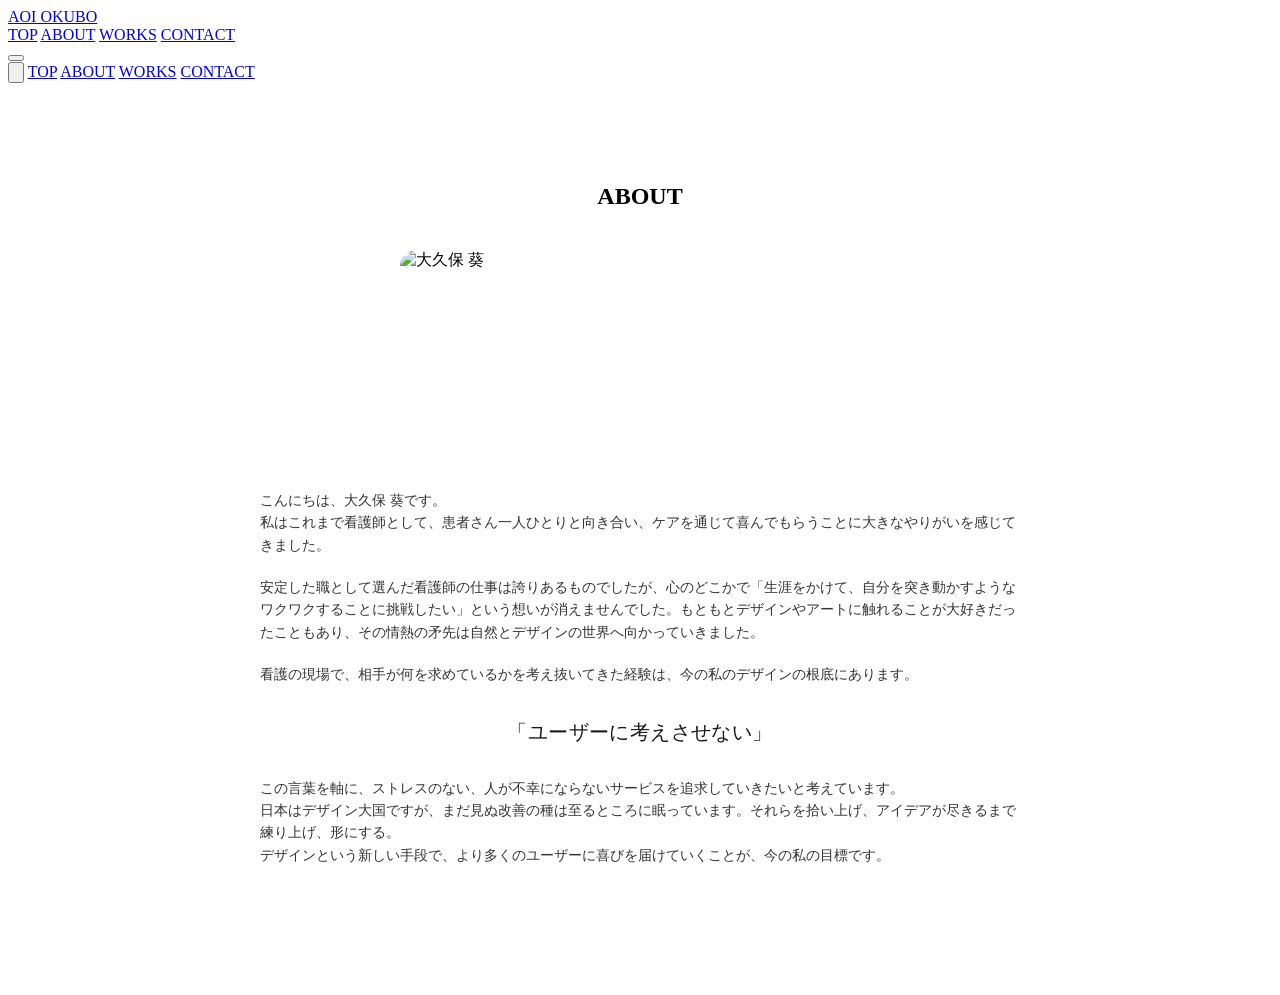
==== about.html @ 93f573d7 "Add files via upload" ====
<!DOCTYPE html>
<html lang="ja">
<head>
  <meta charset="UTF-8">
  <meta name="viewport" content="width=device-width, initial-scale=1.0">
  <title>ABOUT | AOI OKUBO PORTFOLIO</title>
  <link rel="stylesheet" href="css/style.css">
  <style>
    /* ===== ABOUT Page Specific ===== */
    .about-section {
      max-width: 760px;
      margin: 0 auto;
      padding: 80px 40px 100px;
    }

    .about-title-wrapper {
      text-align: center;
      margin-bottom: 40px;
    }

    .about-photo {
      width: 480px;
      height: 200px;
      object-fit: cover;
      border-radius: 16px;
      margin: 0 auto 40px;
      display: block;
    }

    .about-photo-placeholder {
      width: 400px;
      height: 200px;
      background-color: #e8e8e8;
      border-radius: 16px;
      margin: 0 auto 40px;
    }

    .about-text {
      font-size: 14px;
      line-height: 1.6;
      color: #333333;
      margin-bottom: 20px;
    }

    .about-quote {
      text-align: center;
      font-family: 'Noto Sans JP', sans-serif;
      font-size: 20px;
      font-weight: 300;
      letter-spacing: 0.02em;
      margin: 32px 0 32px;
      color: #1a1a1a;
    }

    @media (max-width: 600px) {
      .about-section {
        padding: 60px 24px 80px;
      }

      .about-photo {
        width: 100%;
        height: 220px;
      }
    }
  </style>
</head>
<body>

  <header>
    <a href="index.html" class="logo">AOI OKUBO</a>
    <nav>
      <a href="index.html">TOP</a>
      <a href="about.html" class="active">ABOUT</a>
      <a href="works.html">WORKS</a>
      <a href="contact.html">CONTACT</a>
    </nav>
    <button class="hamburger" id="hamburger" aria-label="メニューを開く">
      <span></span><span></span><span></span>
    </button>
  </header>

  <nav class="mobile-nav" id="mobile-nav">
    <button class="mobile-nav-close" id="mobile-nav-close" aria-label="閉じる">
      <svg xmlns="http://www.w3.org/2000/svg" viewBox="0 0 24 24" fill="none" stroke="currentColor" stroke-width="1.5" stroke-linecap="round">
        <line x1="4" y1="4" x2="20" y2="20"/><line x1="20" y1="4" x2="4" y2="20"/>
      </svg>
    </button>
    <a href="index.html">TOP</a>
    <a href="about.html" class="active">ABOUT</a>
    <a href="works.html">WORKS</a>
    <a href="contact.html">CONTACT</a>
  </nav>

  <div class="page-wrapper">
    <section class="about-section">

      <div class="about-title-wrapper">
        <h1 class="section-title">ABOUT</h1>
      </div>

      <img
        src="images/Mask group.png"
        alt="大久保 葵"
        class="about-photo fade-in"
      >

      <p class="about-text fade-in">
        こんにちは、大久保 葵です。<br>
        私はこれまで看護師として、患者さん一人ひとりと向き合い、ケアを通じて喜んでもらうことに大きなやりがいを感じてきました。
      </p>

      <p class="about-text fade-in">
        安定した職として選んだ看護師の仕事は誇りあるものでしたが、心のどこかで「生涯をかけて、自分を突き動かすようなワクワクすることに挑戦したい」という想いが消えませんでした。もともとデザインやアートに触れることが大好きだったこともあり、その情熱の矛先は自然とデザインの世界へ向かっていきました。
      </p>

      <p class="about-text fade-in">
        看護の現場で、相手が何を求めているかを考え抜いてきた経験は、今の私のデザインの根底にあります。
      </p>

      <p class="about-quote fade-in">「ユーザーに考えさせない」</p>

      <p class="about-text fade-in">
        この言葉を軸に、ストレスのない、人が不幸にならないサービスを追求していきたいと考えています。<br>
        日本はデザイン大国ですが、まだ見ぬ改善の種は至るところに眠っています。それらを拾い上げ、アイデアが尽きるまで練り上げ、形にする。<br>
        デザインという新しい手段で、より多くのユーザーに喜びを届けていくことが、今の私の目標です。
      </p>

    </section>
  </div>

  <script src="js/main.js"></script>
</body>
</html>
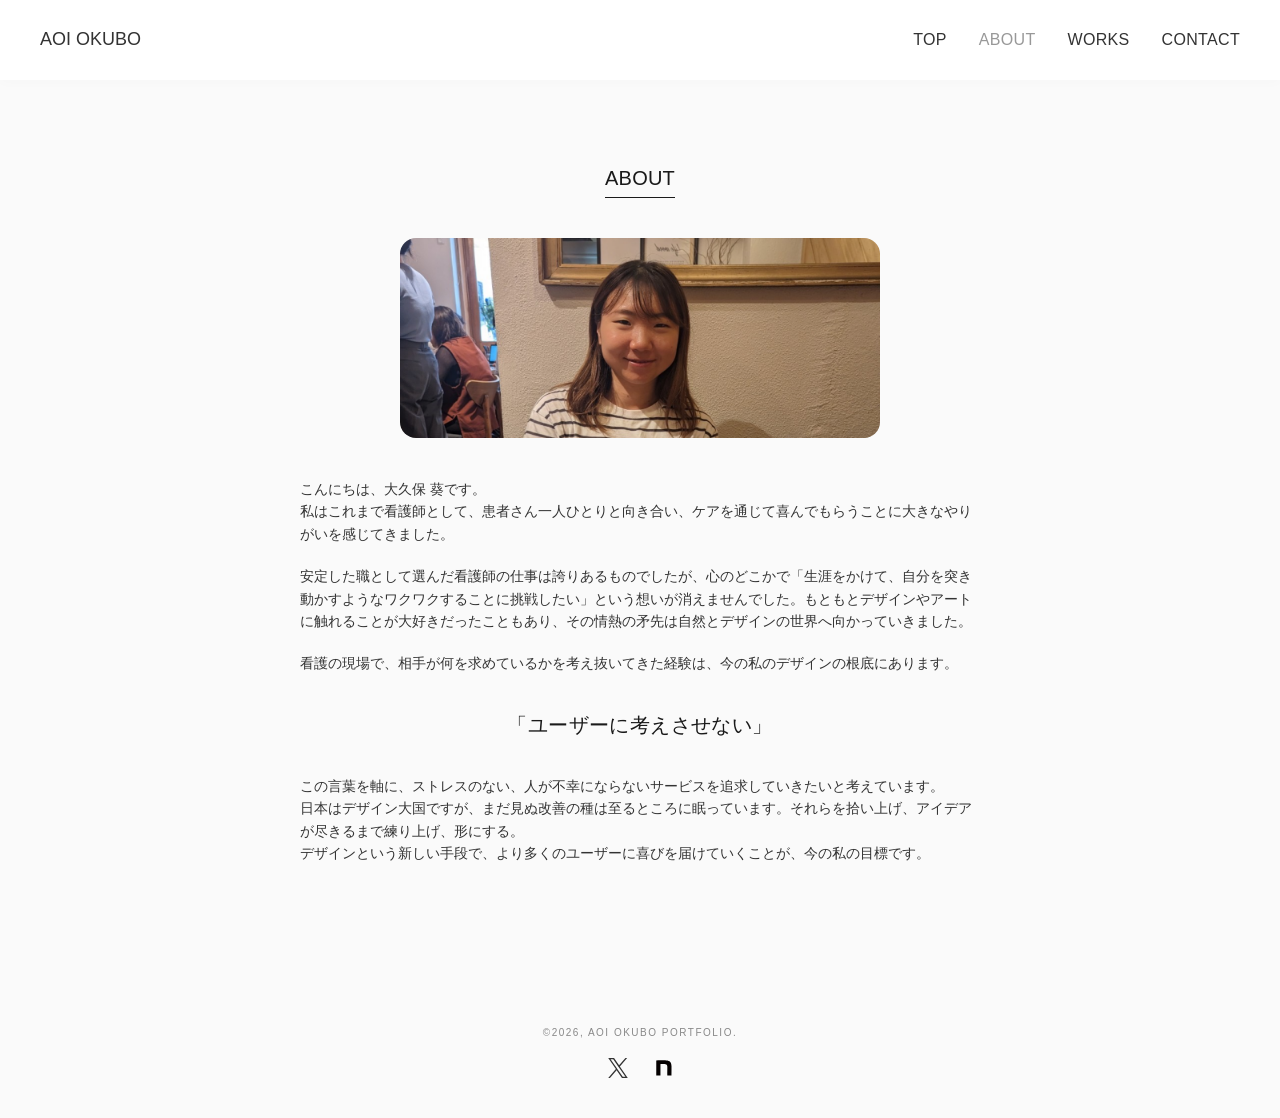
==== commit 0a32273e: "Update about.html" ====
--- a/about.html
+++ b/about.html
@@ -99,7 +99,7 @@
       </div>
 
       <img
-        src="images/Mask group.png"
+        src="images/profile.png"
         alt="大久保 葵"
         class="about-photo fade-in"
       >
@@ -128,6 +128,33 @@
     </section>
   </div>
 
+  <footer class="site-footer">
+      <p class="footer-copy fade-in">©2026, AOI OKUBO PORTFOLIO.</p>
+      <div class="footer-social fade-in">
+
+        <!-- X (Twitter) -->
+        <a
+          href="https://x.com/nitaitn"
+          target="_blank"
+          rel="noopener noreferrer"
+          aria-label="X (Twitter)"
+        >
+          <img src="images/x-logo.svg" alt="" class="icon-x">
+        </a>
+
+        <!-- note -->
+        <a
+          href="https://note.com/cool_crocus1796"
+          target="_blank"
+          rel="noopener noreferrer"
+          aria-label="note"
+        >
+          <img src="images/note-icon.svg" alt="" class="icon-note">
+        </a>
+
+      </div>
+    </footer>
+  
   <script src="js/main.js"></script>
 </body>
 </html>
--- a/css/style.css
+++ b/css/style.css
@@ -0,0 +1,265 @@
+/* ===== Google Fonts Import ===== */
+@import url('https://fonts.googleapis.com/css2?family=Cormorant+Garamond:wght@300;400&family=Julius+Sans+One:wght@100;300;400&family=Noto+Sans+JP:wght@300;400&display=swap');
+
+/* ===== Reset ===== */
+*, *::before, *::after {
+  margin: 0;
+  padding: 0;
+  box-sizing: border-box;
+}
+
+html {
+  scroll-behavior: smooth;
+}
+
+body {
+  background-color: #fafafa;
+  color: #1a1a1a;
+  font-family: 'Noto Sans JP', sans-serif;
+  font-weight: 300;
+  line-height: 1.8;
+  -webkit-font-smoothing: antialiased;
+}
+
+a {
+  color: inherit;
+  text-decoration: none;
+}
+
+img {
+  max-width: 100%;
+  display: block;
+}
+
+/* ===== Header & Navigation ===== */
+header {
+  position: fixed;
+  top: 0;
+  left: 0;
+  width: 100%;
+  height: 60px;
+  display: flex;
+  align-items: center;
+  justify-content: space-between;
+  padding: 40px;
+  z-index: 100;
+  background-color: rgb(255, 255, 255);
+  backdrop-filter: blur(6px);
+  box-shadow: 0 2px 12px rgba(0, 0, 0, 0.02);
+}
+
+.logo {
+  font-family: 'JULIUS Sans One', sans-serif;
+  font-weight: 300;
+  font-size: 18px;
+  letter-spacing: 0em;
+  line-height: 140%;
+  text-transform: uppercase;
+  color: #333333;
+}
+
+nav {
+  display: flex;
+  gap: 32px;
+}
+
+nav a {
+  font-family: 'Julius Sans One', sans-serif;
+  font-weight: 400;
+  font-size: 16px;
+  line-height: 160%;
+  letter-spacing: 0.02em;
+  text-transform: uppercase;
+  color: #333333;
+  transition: opacity 0.2s ease;
+  position: relative;
+}
+
+nav a::after {
+  content: '';
+  position: absolute;
+  bottom: -3px;
+  left: 0;
+  width: 0;
+  height: 1px;
+  background-color: #1a1a1a;
+  transition: width 0.25s ease;
+}
+
+nav a:hover {
+  opacity: 0.5;
+}
+
+nav a:hover::after {
+  width: 100%;
+}
+
+nav a.active {
+  opacity: 0.5;
+}
+
+/* ===== Section Title ===== */
+.section-title {
+  font-family: 'Julius Sans One', sans-serif;
+  font-weight: 400;
+  font-size: 20px;
+  letter-spacing: 0.01em;
+  text-transform: uppercase;
+  text-align: center;
+  margin-bottom: 0em;
+  display: inline-block;
+}
+
+.section-title::after {
+  content: '';
+  display: block;
+  width: 100%;
+  height: 1px;
+  background-color: #1a1a1a;
+  margin-top: 1px;
+}
+
+/* ===== Page Wrapper ===== */
+.page-wrapper {
+  padding-top: 80px;
+  min-height: 100vh;
+}
+
+/* ===== Footer ===== */
+footer {
+  text-align: center;
+  padding: 40px 20px;
+  font-family: 'Josefin Sans', sans-serif;
+  font-weight: 300;
+  font-size: 10px;
+  letter-spacing: 0.15em;
+  color: #888;
+}
+
+.footer-social {
+  display: flex;
+  justify-content: center;
+  gap: 24px;
+  margin-top: 16px;
+}
+
+.footer-social a {
+  display: flex;
+  align-items: center;
+  justify-content: center;
+  transition: opacity 0.2s ease;
+}
+
+.footer-social a:hover {
+  opacity: 0.5;
+}
+
+.footer-social img {
+  width: 20px;
+  height: 20px;
+}
+
+/* ===== Fade-in animation ===== */
+.fade-in {
+  opacity: 0;
+  transform: translateY(20px);
+  transition: opacity 0.7s ease, transform 0.7s ease;
+}
+
+.fade-in.visible {
+  opacity: 1;
+  transform: translateY(0);
+}
+
+/* ===== Hamburger Button ===== */
+.hamburger {
+  display: none;
+  flex-direction: column;
+  justify-content: center;
+  gap: 5px;
+  background: none;
+  border: none;
+  cursor: pointer;
+  padding: 4px;
+  z-index: 110;
+}
+
+.hamburger span {
+  display: block;
+  width: 22px;
+  height: 1.5px;
+  background-color: #1a1a1a;
+}
+
+/* ===== Mobile Nav Fullscreen Overlay ===== */
+.mobile-nav {
+  position: fixed;
+  inset: 0;
+  width: 100%;
+  height: 100vh;
+  background-color: #fafafa;
+  display: flex;
+  flex-direction: column;
+  align-items: center;
+  justify-content: center;
+  gap: 48px;
+  z-index: 200;
+  opacity: 0;
+  pointer-events: none;
+  transition: opacity 0.3s ease;
+}
+
+.mobile-nav.open {
+  opacity: 1;
+  pointer-events: auto;
+}
+
+.mobile-nav-close {
+  position: absolute;
+  top: 0;
+  right: 24px;
+  height: 60px;
+  display: flex;
+  align-items: center;
+  background: none;
+  border: none;
+  cursor: pointer;
+  padding: 4px;
+  color: #1a1a1a;
+}
+
+.mobile-nav-close svg {
+  width: 20px;
+  height: 20px;
+  display: block;
+}
+
+.mobile-nav a {
+  font-family: 'Julius Sans One', sans-serif;
+  font-weight: 400;
+  font-size: 20px;
+  letter-spacing: 0.25em;
+  text-transform: uppercase;
+  color: #1a1a1a;
+  text-align: center;
+}
+
+.mobile-nav a.active {
+  opacity: 0.4;
+}
+
+/* ===== Responsive ===== */
+@media (max-width: 768px) {
+  header {
+    padding: 0 24px;
+    height: 60px;
+  }
+
+  nav {
+    display: none;
+  }
+
+  .hamburger {
+    display: flex;
+  }
+}
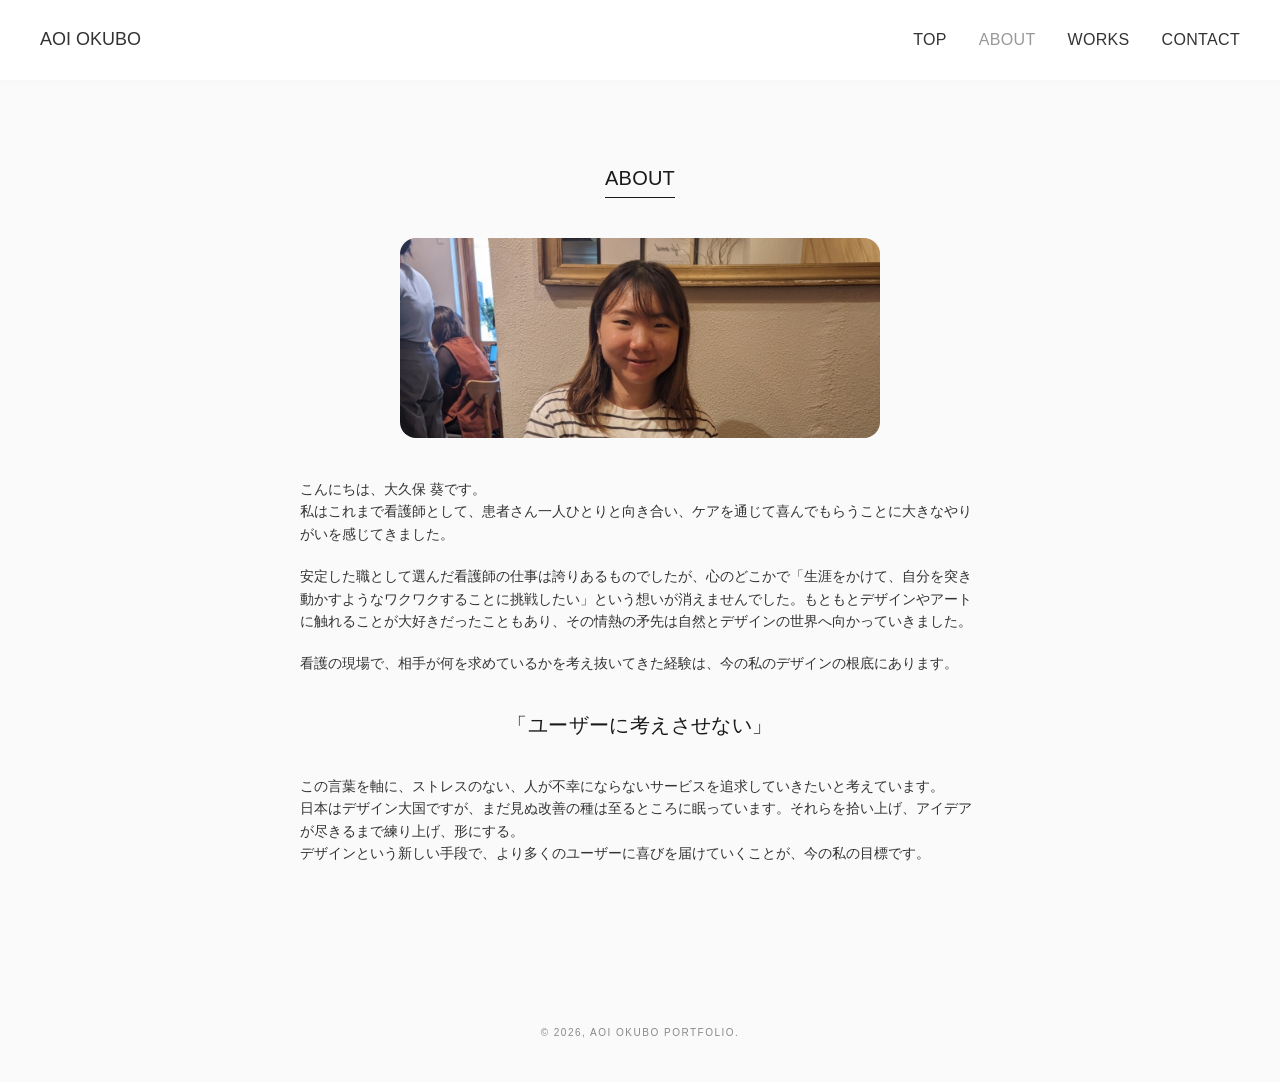
==== commit 5093b346: "Update about.html" ====
--- a/about.html
+++ b/about.html
@@ -129,30 +129,8 @@
   </div>
 
   <footer class="site-footer">
-      <p class="footer-copy fade-in">©2026, AOI OKUBO PORTFOLIO.</p>
-      <div class="footer-social fade-in">
-
-        <!-- X (Twitter) -->
-        <a
-          href="https://x.com/nitaitn"
-          target="_blank"
-          rel="noopener noreferrer"
-          aria-label="X (Twitter)"
-        >
-          <img src="images/x-logo.svg" alt="" class="icon-x">
-        </a>
-
-        <!-- note -->
-        <a
-          href="https://note.com/cool_crocus1796"
-          target="_blank"
-          rel="noopener noreferrer"
-          aria-label="note"
-        >
-          <img src="images/note-icon.svg" alt="" class="icon-note">
-        </a>
-
-      </div>
+      <p class="footer-copy fade-in">© 2026, AOI OKUBO PORTFOLIO.</p>
+      
     </footer>
   
   <script src="js/main.js"></script>
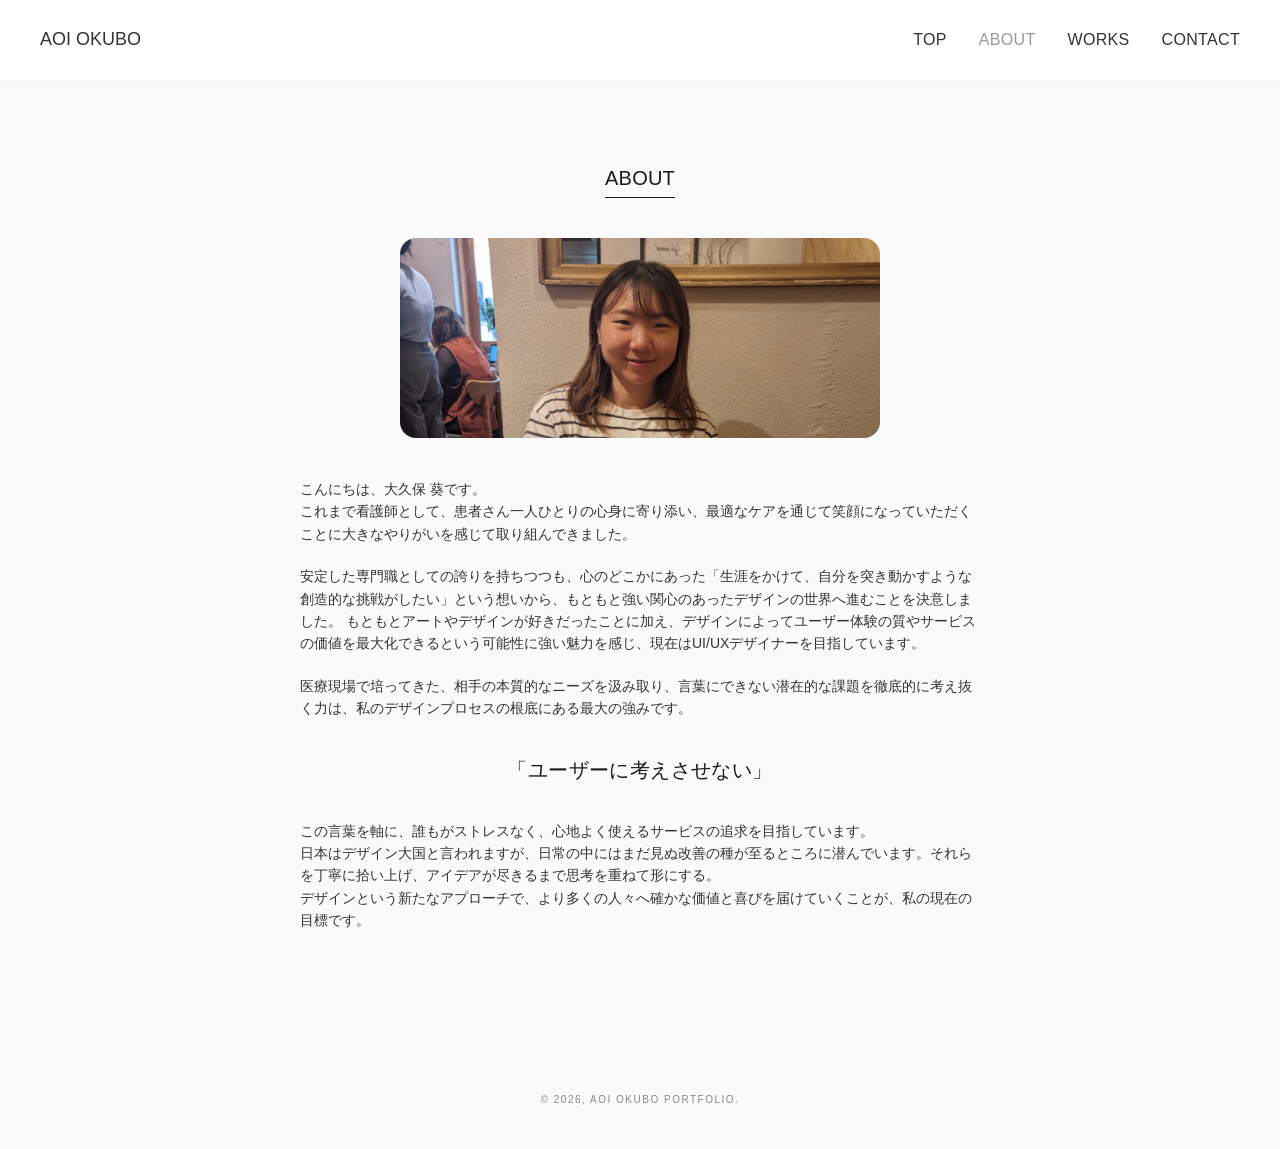
==== commit b39fecb7: "Update about.html" ====
--- a/about.html
+++ b/about.html
@@ -106,23 +106,24 @@
 
       <p class="about-text fade-in">
         こんにちは、大久保 葵です。<br>
-        私はこれまで看護師として、患者さん一人ひとりと向き合い、ケアを通じて喜んでもらうことに大きなやりがいを感じてきました。
+        これまで看護師として、患者さん一人ひとりの心身に寄り添い、最適なケアを通じて笑顔になっていただくことに大きなやりがいを感じて取り組んできました。
       </p>
 
       <p class="about-text fade-in">
-        安定した職として選んだ看護師の仕事は誇りあるものでしたが、心のどこかで「生涯をかけて、自分を突き動かすようなワクワクすることに挑戦したい」という想いが消えませんでした。もともとデザインやアートに触れることが大好きだったこともあり、その情熱の矛先は自然とデザインの世界へ向かっていきました。
+        安定した専門職としての誇りを持ちつつも、心のどこかにあった「生涯をかけて、自分を突き動かすような創造的な挑戦がしたい」という想いから、もともと強い関心のあったデザインの世界へ進むことを決意しました。
+        もともとアートやデザインが好きだったことに加え、デザインによってユーザー体験の質やサービスの価値を最大化できるという可能性に強い魅力を感じ、現在はUI/UXデザイナーを目指しています。
       </p>
 
       <p class="about-text fade-in">
-        看護の現場で、相手が何を求めているかを考え抜いてきた経験は、今の私のデザインの根底にあります。
+        医療現場で培ってきた、相手の本質的なニーズを汲み取り、言葉にできない潜在的な課題を徹底的に考え抜く力は、私のデザインプロセスの根底にある最大の強みです。
       </p>
 
       <p class="about-quote fade-in">「ユーザーに考えさせない」</p>
 
       <p class="about-text fade-in">
-        この言葉を軸に、ストレスのない、人が不幸にならないサービスを追求していきたいと考えています。<br>
-        日本はデザイン大国ですが、まだ見ぬ改善の種は至るところに眠っています。それらを拾い上げ、アイデアが尽きるまで練り上げ、形にする。<br>
-        デザインという新しい手段で、より多くのユーザーに喜びを届けていくことが、今の私の目標です。
+        この言葉を軸に、誰もがストレスなく、心地よく使えるサービスの追求を目指しています。<br>
+        日本はデザイン大国と言われますが、日常の中にはまだ見ぬ改善の種が至るところに潜んでいます。それらを丁寧に拾い上げ、アイデアが尽きるまで思考を重ねて形にする。<br>
+        デザインという新たなアプローチで、より多くの人々へ確かな価値と喜びを届けていくことが、私の現在の目標です。
       </p>
 
     </section>
